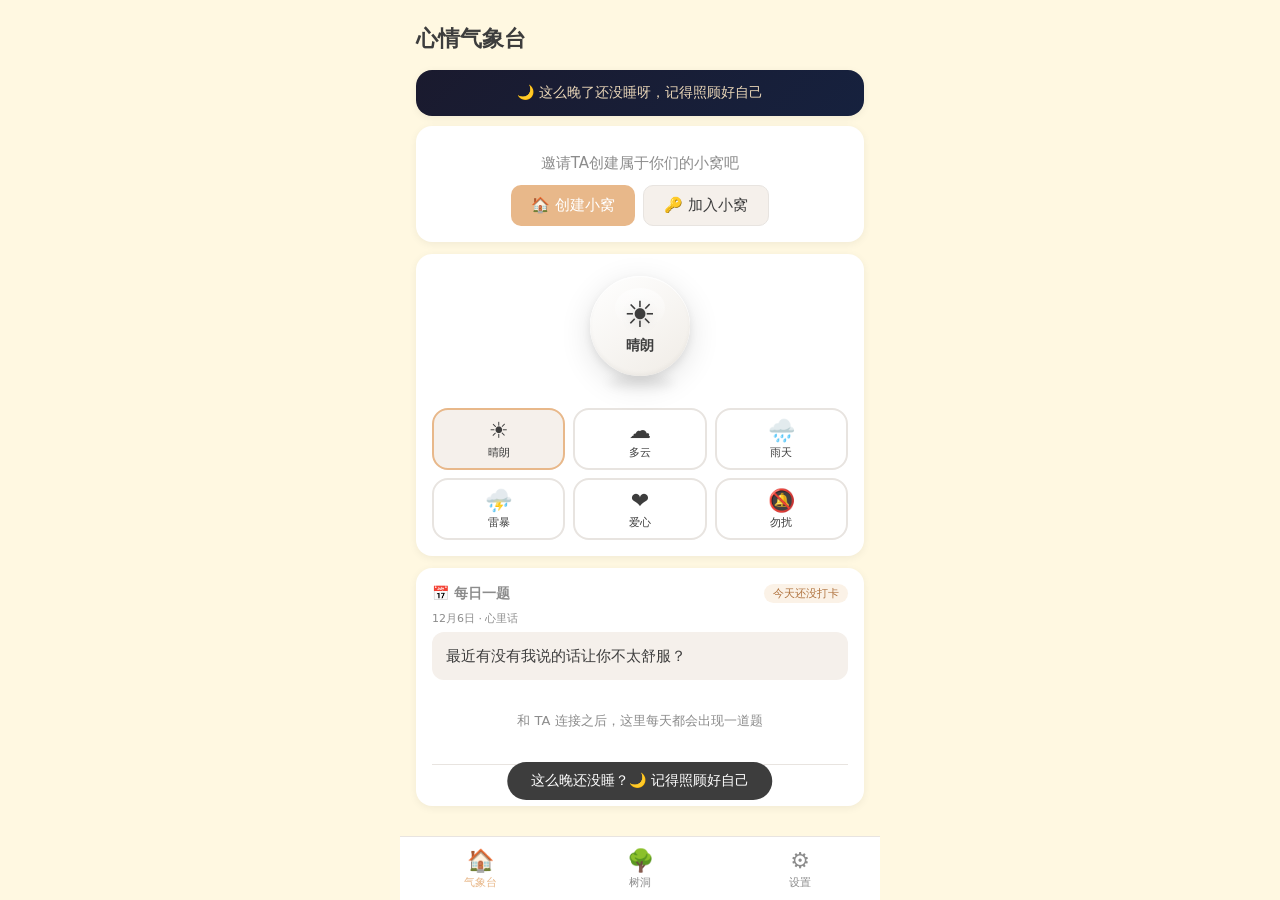
==== app.html @ a2e44a69 "Add files via upload" ====
<!DOCTYPE html>
<html lang="zh-CN">
<head>
<meta charset="UTF-8">
<meta http-equiv="Content-Type" content="text/html; charset=UTF-8">
<meta http-equiv="Cache-Control" content="no-cache,no-store,must-revalidate">
<meta http-equiv="Pragma" content="no-cache">
<meta http-equiv="Expires" content="0">
<meta name="viewport" content="width=device-width,initial-scale=1,maximum-scale=1,user-scalable=no,viewport-fit=cover">
<meta name="apple-mobile-web-app-capable" content="yes">
<meta name="apple-mobile-web-app-status-bar-style" content="default">
<meta name="theme-color" content="#FAFAF8">
<title>心情气象台</title>
<script>console.log('v3 loaded');document.body.style.background='#FFF7ED';</script>
<link rel="manifest" href="manifest.json">
<link rel="icon" type="image/png" href="icon-192.png">
<link rel="apple-touch-icon" href="apple-touch-icon.png">
<link rel="stylesheet" href="css/style.css">
</head>
<body>

<div id="screen-auth" style="display:none"></div>

<div id="app">

<div id="view-weather" class="view active">
<header class="view-header"><h1>心情气象台</h1><span class="room-badge" id="room-badge"></span></header>

<div id="care-banner"></div>
<div id="status-area"></div>

<div class="card my-mood-card" id="my-mood-card">
<div class="mood3d-wrapper">
<div class="mood3d-button"><span class="mood3d-shine"></span><span class="mood3d-icon" id="mood3d-icon">☀️</span><span class="mood3d-label" id="mood3d-label">晴朗</span></div>
<div class="mood3d-shadow"></div>
</div>
<div class="mood3d-grid">
<div class="mood3d-opt" data-mood="sunny" onclick="pickMood('sunny')"><span>☀️</span><span>晴朗</span></div>
<div class="mood3d-opt" data-mood="cloudy" onclick="pickMood('cloudy')"><span>☁️</span><span>多云</span></div>
<div class="mood3d-opt" data-mood="rainy" onclick="pickMood('rainy')"><span>🌧️</span><span>雨天</span></div>
<div class="mood3d-opt" data-mood="storm" onclick="pickMood('storm')"><span>⛈️</span><span>雷暴</span></div>
<div class="mood3d-opt" data-mood="love" onclick="pickMood('love')"><span>❤️</span><span>爱心</span></div>
<div class="mood3d-opt" data-mood="dnd" onclick="pickMood('dnd')"><span>🔕</span><span>勿扰</span></div>
</div>
<div id="mood-note-display"></div>
</div>

<div id="daily-section"></div>

<div class="card" id="crane-jar-card" style="display:none"></div>
<div class="card partner-mood-card" id="partner-card" style="display:none">
<div class="card-title" id="partner-mood-title">TA的心情</div>
<div class="partner-mood-display"><span class="partner-mood-icon" id="partner-mood-icon">☀️</span><div><div class="partner-mood-label" id="partner-mood-label">晴朗</div><div class="partner-mood-updated" id="partner-mood-updated">尚未更新</div></div></div>
<div class="partner-mood-note" id="partner-mood-note"></div>
</div>

<div class="card" id="invite-card" style="display:none"></div>
</div>

<div id="view-chat" class="view">
<div id="timeline-area"></div>
<div id="input-bar-area"></div>
</div>

<div id="view-treehole" class="view">
<header class="view-header"><h1>树洞</h1><span class="header-subtitle">你的私密空间</span></header>
<div id="shared-diary-section"></div>
<div id="capsule-section"></div>
<div id="diary-section"></div>
<div id="memorial-section"></div>
</div>

<div id="view-settings" class="view">
<header class="view-header"><h1>设置</h1></header>
<div class="settings-list">
<div class="card setting-item"><div class="setting-info"><div class="setting-label">TA的称呼</div><div class="setting-desc" id="setting-partner-name"></div></div><button class="btn-text" onclick="editPartnerName()">修改</button></div>
<div class="card setting-item" id="setting-pair"><div class="setting-info"><div class="setting-label">连接TA</div><div class="setting-desc">创建或加入房间</div></div><button class="btn-text" onclick="openPairing()">去连接</button></div>
<div class="card setting-item" id="setting-room" style="display:none"><div class="setting-info"><div class="setting-label">房间号</div><div class="setting-desc" id="setting-room-code"></div></div><button class="btn-text btn-danger" onclick="leaveAndReset()">退出房间</button></div>
<div class="card setting-item"><div class="setting-info"><div class="setting-label">新消息提醒</div><div class="setting-desc" id="setting-push-desc">已关闭</div></div><button class="btn-text" id="setting-push-btn" onclick="Push.toggle()">开启</button></div>
<div class="card setting-item"><div class="setting-info"><div class="setting-label">提示音</div><div class="setting-desc">收到新消息时响一声</div></div><button class="btn-text" id="setting-push-sound" onclick="Push.toggleSound()">提示音 开 🔊</button></div>
<div class="card setting-item"><div class="setting-info"><div class="setting-label">清除本地数据</div><div class="setting-desc">删除本地记录、涂鸦和设置</div></div><button class="btn-text btn-danger" onclick="clearAllData()">清除</button></div>
</div>
<p class="version-info">心情气象台 v121</p>
</div>

<nav class="tab-bar">
<button class="tab-btn active" data-view="weather"><span class="tab-icon">🏠</span><span class="tab-label">气象台</span></button>
<button class="tab-btn" data-view="chat" id="tab-chat" style="display:none"><span class="tab-icon">💬</span><span class="tab-label">对话</span></button>
<button class="tab-btn" data-view="treehole"><span class="tab-icon">🌳</span><span class="tab-label">树洞</span></button>
<button class="tab-btn" data-view="settings"><span class="tab-icon">⚙️</span><span class="tab-label">设置</span></button>
</nav>
</div>

<!-- v114: 移除 #send-overlay（投递给TA）——旧的独立入口，功能已由对话页输入栏与涂鸦面板覆盖 -->
<div id="doodle-overlay" class="overlay hidden">
<div class="doodle-toolbar"><button class="btn-icon" onclick="Doodle.close(false)">✕</button><span class="doodle-title">情绪涂鸦</span><button class="btn-icon" id="btn-doodle-save" onclick="Doodle.close(true)">✓</button></div>
<div class="doodle-colors" id="doodle-colors">
<button class="color-btn active" data-color="#E57373" style="background:#E57373"></button>
<button class="color-btn" data-color="#FFB74D" style="background:#FFB74D"></button>
<button class="color-btn" data-color="#FFF176" style="background:#FFF176"></button>
<button class="color-btn" data-color="#81C784" style="background:#81C784"></button>
<button class="color-btn" data-color="#64B5F6" style="background:#64B5F6"></button>
<button class="color-btn" data-color="#9575CD" style="background:#9575CD"></button>
<button class="color-btn" data-color="#424242" style="background:#424242"></button>
<button class="color-btn" data-color="#FAFAF8" style="background:#FAFAF8;border:1px solid #ddd"></button>
</div>
<canvas id="doodle-canvas"></canvas>
<div class="doodle-controls">
<div class="brush-sizes" id="brush-sizes">
<button class="size-btn" data-size="3"><span class="brush-dot" style="width:4px;height:4px"></span></button>
<button class="size-btn active" data-size="6"><span class="brush-dot" style="width:8px;height:8px"></span></button>
<button class="size-btn" data-size="12"><span class="brush-dot" style="width:14px;height:14px"></span></button>
</div>
<button class="btn-secondary" id="btn-eraser">🧹 橡皮</button>
<button class="btn-secondary" id="btn-clear-canvas">🗑️ 清空</button>
<div class="bg-colors" id="bg-colors">
<button class="bg-btn active" data-bg="#F5F0EB" style="background:#F5F0EB" title="米黄"></button>
<button class="bg-btn" data-bg="#E8E4E0" style="background:#E8E4E0" title="浅灰"></button>
<button class="bg-btn" data-bg="#D5D0CA" style="background:#D5D0CA" title="深灰"></button>
</div>
</div>
</div>

<div id="pairing-overlay" class="overlay hidden" style="z-index:150">
<div class="send-header"><button class="btn-icon" onclick="closePairing()">✕</button><span class="send-title">连接TA</span></div>
<div id="pairing-options" style="padding:24px 20px;display:flex;flex-direction:column;gap:12px">
<div class="send-option-card" onclick="showCreateRoom()"><span class="send-opt-icon">🏗️</span><span class="send-opt-label">创建房间</span></div>
<div class="send-option-card" onclick="showJoinRoom()"><span class="send-opt-icon">🔑</span><span class="send-opt-label">加入房间</span></div>
<div class="send-option-card" onclick="openScanJoin()"><span class="send-opt-icon">📷</span><span class="send-opt-label">扫码进TA的房间</span></div>
</div>
<div id="pairing-create" class="hidden" style="padding:24px 20px">
<input type="password" id="create-password" class="auth-input" placeholder="设置房间密码（至少8位，别用生日和重复数字）" maxlength="20">
<p class="auth-error" id="create-error"></p>
<button class="btn-primary btn-full" onclick="doCreateRoom()">创建</button>
<div id="room-waiting" class="hidden" style="text-align:center;padding-top:20px">
<div class="auth-waiting-icon">💫</div>
<p style="font-size:14px;color:var(--text-secondary);margin-bottom:12px">等待TA加入…</p>
<div class="my-code-box"><span>房间号</span><strong id="room-code-display" style="cursor:pointer" title="点击复制" onclick="copyRoomCode()"></strong><div id="copy-hint" style="font-size:11px;color:var(--accent-green);margin-top:4px;display:none">已复制！</div></div>
<div style="margin:14px 0 6px;font-size:13px;font-weight:600">让TA扫这个码直接进</div>
<div id="pair-qr" style="display:flex;justify-content:center;background:#fff;border-radius:12px;padding:10px;width:fit-content;margin:0 auto"></div>
<p style="font-size:12px;color:var(--text-secondary);margin-top:8px">TA扫码后会直接跳到加入页，房间号已填好，只要输密码</p>
<button class="btn-secondary btn-full" style="margin-top:10px" onclick="shareInviteLink()">🔗 复制邀请链接</button>
<p style="font-size:12px;color:var(--text-secondary);margin-top:10px">也可以手动把房间号和密码发给TA</p>
<button class="btn-text" onclick="cancelCreate()">取消</button>
</div>
<button class="btn-text" onclick="showPairingOptions()" style="margin-top:8px">← 返回</button>
</div>
<div id="pairing-join" class="hidden" style="padding:24px 20px">
<p id="join-invite-hint" class="hidden" style="font-size:13px;color:var(--accent-green);margin-bottom:8px">💌 已从邀请链接读到房间号，输入密码即可</p>
<input type="text" id="join-code" class="auth-input" placeholder="输入房间号" maxlength="10" style="text-transform:uppercase">
<input type="password" id="join-password" class="auth-input" placeholder="输入房间密码" maxlength="20">
<p class="auth-error" id="join-error"></p>
<button class="btn-primary btn-full" onclick="doJoinRoom()">加入</button>
<button class="btn-text" onclick="startScan()" style="margin-top:8px">📷 用相机扫码</button>
<button class="btn-text" onclick="showPairingOptions()" style="margin-top:8px">← 返回</button>
</div>
<div id="pairing-scan" class="hidden" style="padding:24px 20px;text-align:center">
<div style="position:relative;width:100%;max-width:260px;margin:0 auto;border-radius:14px;overflow:hidden;background:#000">
<video id="scan-video" playsinline muted style="width:100%;display:block"></video>
</div>
<p id="scan-hint" style="font-size:12px;color:var(--text-secondary);margin-top:10px">把TA屏幕上的二维码放进框里</p>
<p class="auth-error" id="scan-error"></p>
<input type="file" id="scan-file" accept="image/*" class="hidden">
<button class="btn-secondary btn-full" onclick="document.getElementById('scan-file').click()" style="margin-top:6px">从相册选二维码</button>
<button class="btn-text" onclick="stopScan();showJoinRoom()" style="margin-top:8px">← 返回</button>
</div>
</div>

<div id="modal-shared-entry" class="modal hidden">
<div class="modal-backdrop"></div>
<div class="modal-card"><h3 id="shared-entry-modal-title"></h3><div class="shared-entry-mood" id="shared-entry-modal-mood"></div><p class="shared-entry-text" id="shared-entry-modal-text"></p><img class="shared-entry-doodle" id="shared-entry-modal-doodle" style="display:none" alt="涂鸦"><button class="btn-secondary btn-full" onclick="document.getElementById('modal-shared-entry').classList.add('hidden')">关闭</button></div>
</div>

<div id="mood-note-modal" class="modal hidden">
<div class="modal-backdrop mood-note-backdrop" onclick="Weather.closeMoodNote()"></div>
<div class="modal-card mood-note-pop">
<div class="mood-note-pop-head"><span class="mood-note-pop-emoji" id="mood-note-pop-emoji">☀️</span><span class="mood-note-pop-label" id="mood-note-pop-label">晴朗</span></div>
<p class="mood-note-pop-hint">发生甚么事情啦...</p>
<textarea id="mood-note-text" class="mood-note-ta" maxlength="60"></textarea>
<div class="mood-note-pop-actions">
<button class="btn-secondary" onclick="Weather.closeMoodNote()">取消</button>
<button class="btn-primary" onclick="Weather.saveMoodNote()">保存</button>
</div>
</div>
</div>

<div id="daily-sheet" class="dc-sheet hidden">
<div class="dc-sheet-backdrop" onclick="Daily.closeSheet(true)"></div>
<div class="dc-sheet-panel">
<div class="dc-sheet-q" id="ds-question"></div>
<textarea id="ds-text" class="dc-sheet-ta" maxlength="300" placeholder="写点什么…"></textarea>
<button class="dc-seal-btn" onclick="Daily.seal()">封存这封信</button>
</div>
</div>

<div id="toast" class="toast hidden"></div>

<script src="js/utils.js?v=120"></script>
<script src="js/qrdecode.js?v=120"></script>
<script src="js/storage.js?v=120"></script>
<script src="js/supabase.js?v=120"></script>
<script src="js/crypto.js?v=120"></script>
<script src="js/sync.js?v=120"></script>
<script src="js/weather.js?v=120"></script>
<script src="js/treehole.js?v=120"></script>
<script src="js/doodle.js?v=120"></script>
<script src="js/care.js?v=120"></script>
<script src="js/crane.js?v=120"></script>
<script src="js/weekly.js?v=120"></script>
<script src="js/push.js?v=120"></script>
<script src="js/daily.js?v=120"></script>
<script src="js/capsule.js?v=120"></script>
<script src="js/app.js?v=120"></script>
</body>
</html>
---- css/style.css ----
:root{--bg-primary:#FAFAF8;--bg-secondary:#F5F0EB;--bg-card:#FFFFFF;--text-primary:#3D3D3D;--text-secondary:#8C8C8C;--accent-warm:#E8B88A;--accent-blue:#B8C8D8;--accent-green:#A8C8A0;--accent-red:#D4A0A0;--border:#E8E4E0;--shadow:0 2px 8px rgba(0,0,0,0.06);--radius:16px;--radius-sm:10px;--font:'Segoe UI',system-ui,-apple-system,sans-serif;--tab-height:64px;--safe-bottom:env(safe-area-inset-bottom,0px);--primary:#E8B88A;--card:#FFFFFF;--text:#3D3D3D;--text-dim:#8C8C8C;--bg:#FFFFFF}*,*::before,*::after{box-sizing:border-box;margin:0;padding:0}html,body{height:100%;overflow:hidden}body{font-family:var(--font);background:var(--bg-primary);color:var(--text-primary);-webkit-font-smoothing:antialiased;-webkit-tap-highlight-color:transparent;user-select:none;-webkit-user-select:none}#app{height:100%;display:flex;flex-direction:column;max-width:480px;margin:0 auto;position:relative;overflow:hidden}.view{flex:1;overflow-y:auto;overflow-x:hidden;padding:16px 16px 24px;display:none;-webkit-overflow-scrolling:touch}.view.active{display:block}.view-header{display:flex;align-items:baseline;gap:10px;padding:8px 0 16px}.view-header h1{font-size:22px;font-weight:600}.header-subtitle{font-size:13px;color:var(--text-secondary)}.tab-bar{display:flex;background:var(--bg-card);border-top:1px solid var(--border);padding-bottom:var(--safe-bottom);height:calc(var(--tab-height) + var(--safe-bottom));flex-shrink:0}.tab-btn{flex:1;display:flex;flex-direction:column;align-items:center;justify-content:center;gap:2px;border:none;background:none;cursor:pointer;color:var(--text-secondary);transition:color 0.2s;font-family:var(--font);font-size:11px;-webkit-tap-highlight-color:transparent}.tab-btn{position:relative}.tab-btn.has-badge::after{content:'';position:absolute;top:4px;right:50%;margin-right:-18px;width:8px;height:8px;background:#F43F5E;border-radius:50%;border:2px solid var(--bg-card)}.tab-btn.active{color:var(--accent-warm)}.tab-icon{font-size:22px}.tab-label{font-size:11px}.card{background:var(--bg-card);border-radius:var(--radius);padding:16px;margin-bottom:12px;box-shadow:var(--shadow)}.card-title{font-size:14px;font-weight:600;color:var(--text-secondary);margin-bottom:12px}.btn-primary{background:var(--accent-warm);color:white;border:none;border-radius:var(--radius-sm);padding:10px 20px;font-size:15px;font-weight:500;cursor:pointer;font-family:var(--font);-webkit-tap-highlight-color:transparent}.btn-primary:active{background:#d4a67a;transform:scale(0.97)}.btn-secondary{background:var(--bg-secondary);color:var(--text-primary);border:1px solid var(--border);border-radius:var(--radius-sm);padding:10px 20px;font-size:15px;cursor:pointer;font-family:var(--font);-webkit-tap-highlight-color:transparent}.btn-text{background:none;border:none;color:var(--accent-warm);font-size:14px;cursor:pointer;font-family:var(--font);padding:4px 0;-webkit-tap-highlight-color:transparent}.btn-danger{color:var(--accent-red)!important}.btn-icon{background:none;border:none;font-size:20px;cursor:pointer;padding:8px;border-radius:50%;width:40px;height:40px;display:flex;align-items:center;justify-content:center;-webkit-tap-highlight-color:transparent}.btn-full{width:100%;padding:12px;font-size:16px;margin-top:8px}.mood3d-wrapper{display:flex;flex-direction:column;align-items:center;position:relative;padding:8px 0}.mood3d-button{position:relative;width:100px;height:100px;border-radius:50%;border:none;cursor:pointer;display:flex;flex-direction:column;align-items:center;justify-content:center;gap:4px;background:linear-gradient(145deg,#ffffff 0%,#f0ece6 100%);box-shadow:0 8px 32px rgba(0,0,0,0.12),0 4px 8px rgba(0,0,0,0.08),inset 0 1px 0 rgba(255,255,255,0.9),inset 0 -2px 4px rgba(0,0,0,0.04);transform:translateY(-2px);transition:transform 0.1s ease,box-shadow 0.1s ease;-webkit-tap-highlight-color:transparent;font-family:var(--font);outline:none;z-index:2}.mood3d-shine{position:absolute;top:12px;left:25%;width:50%;height:40%;border-radius:50%;background:linear-gradient(180deg,rgba(255,255,255,0.6) 0%,rgba(255,255,255,0) 100%);pointer-events:none}.mood3d-icon{font-size:36px;line-height:1;filter:drop-shadow(0 2px 4px rgba(0,0,0,0.1))}.mood3d-label{font-size:14px;font-weight:600}.mood3d-shadow{width:65px;height:12px;border-radius:50%;background:rgba(0,0,0,0.08);margin-top:-2px;filter:blur(5px)}.mood3d-grid{display:grid;grid-template-columns:repeat(3,1fr);gap:8px;padding-top:12px}.mood3d-opt{display:flex;flex-direction:column;align-items:center;gap:2px;padding:8px 4px;border:2px solid var(--border);border-radius:var(--radius);background:var(--bg-card);cursor:pointer;font-family:var(--font);font-size:11px;color:var(--text-primary);transition:all 0.15s;-webkit-tap-highlight-color:transparent}.mood3d-opt span:first-child{font-size:22px}.mood3d-opt:active{background:var(--bg-secondary);border-color:var(--accent-warm);transform:scale(0.95)}.mood3d-opt.selected{border-color:var(--accent-warm);background:var(--bg-secondary)}.partner-mood-display{display:flex;align-items:center;gap:14px;padding:4px 0}.partner-mood-icon{font-size:36px}.partner-mood-label{font-size:16px;font-weight:600}.partner-mood-updated{font-size:12px;color:var(--text-secondary);margin-top:2px}.partner-doodle-thumb{text-align:center;padding:8px 0}.partner-doodle-thumb img{max-width:160px;max-height:160px;border-radius:var(--radius-sm);border:1px solid var(--border);cursor:pointer}.partner-doodle-date{font-size:12px;color:var(--text-secondary);margin-top:6px}.history-item{display:flex;align-items:center;gap:10px;padding:12px 0;border-bottom:1px solid var(--border);cursor:pointer}.history-item:last-child{border-bottom:none}.history-mood{font-size:20px;flex-shrink:0}.history-preview{flex:1;font-size:14px;overflow:hidden;text-overflow:ellipsis;white-space:nowrap}.history-date{font-size:11px;color:var(--text-secondary);flex-shrink:0}.entry-textarea{width:100%;border:1px solid var(--border);border-radius:var(--radius-sm);padding:12px;font-family:var(--font);font-size:15px;resize:none;background:var(--bg-secondary);color:var(--text-primary);outline:none}.entry-textarea:focus{border-color:var(--accent-warm)}.entry-actions{margin-top:12px}.entry-mood-select{display:flex;gap:6px;margin-bottom:10px}.mood-stamp-btn{width:44px;height:44px;border-radius:50%;border:2px solid var(--border);background:var(--bg-card);font-size:22px;cursor:pointer;transition:all 0.2s;-webkit-tap-highlight-color:transparent;display:flex;align-items:center;justify-content:center}.mood-stamp-btn.selected{border-color:var(--accent-warm);background:var(--bg-secondary);transform:scale(1.1)}.entry-submit-row{display:flex;gap:8px;justify-content:flex-end}.entry-timeline{display:flex;flex-direction:column;gap:8px;margin-top:16px;padding-bottom:40px}.date-group{margin-bottom:8px}.date-group-label{font-size:12px;color:var(--text-secondary);padding:8px 0 4px;font-weight:500}.entry-item{background:var(--bg-card);border-radius:var(--radius-sm);padding:14px 16px;box-shadow:var(--shadow);border-left:3px solid transparent}.entry-item.mood-sunny{border-left-color:#FFB74D}.entry-item.mood-cloudy{border-left-color:#B8C8D8}.entry-item.mood-rainy{border-left-color:#64B5F6}.entry-item.mood-storm{border-left-color:#9575CD}.entry-item.mood-love{border-left-color:#E57373}.entry-item.mood-dnd{border-left-color:#B0B0B0}.entry-item-header{display:flex;justify-content:space-between;align-items:center;margin-bottom:6px}.entry-item-mood{font-size:20px}.entry-item-time{font-size:11px;color:var(--text-secondary)}.entry-item-text{font-size:14px;line-height:1.5;white-space:pre-wrap;word-break:break-word}.entry-item-doodle{margin-top:8px}.entry-item-doodle img{max-width:120px;max-height:120px;border-radius:var(--radius-sm);border:1px solid var(--border);cursor:pointer}.entry-item-actions{display:flex;justify-content:flex-end;gap:8px;margin-top:8px}.share-btn{font-size:12px;padding:6px 12px;border-radius:20px;border:1px solid var(--accent-warm);background:var(--bg-card);color:var(--accent-warm);cursor:pointer;font-family:var(--font)}.share-btn.shared{background:var(--accent-warm);color:white}.delete-btn{font-size:12px;padding:6px 12px;border-radius:20px;border:1px solid var(--border);background:var(--bg-card);color:var(--text-secondary);cursor:pointer;font-family:var(--font)}.delete-btn:active{background:var(--accent-red);color:white;border-color:var(--accent-red)}.settings-list{display:flex;flex-direction:column;gap:8px}.setting-item{display:flex;align-items:center;justify-content:space-between}.setting-info{flex:1;margin-right:12px}.setting-label{font-size:15px;font-weight:500}.setting-desc{font-size:12px;color:var(--text-secondary);margin-top:2px}.overlay{position:fixed;inset:0;z-index:100;background:var(--bg-primary);display:flex;flex-direction:column}.overlay.hidden{display:none}.send-header{display:flex;align-items:center;justify-content:space-between;padding:8px 12px;background:var(--bg-card);border-bottom:1px solid var(--border);height:48px;flex-shrink:0}.send-title{font-size:16px;font-weight:600}.send-options{display:flex;flex-direction:column;gap:12px;padding:24px 20px}.send-option-card{display:flex;align-items:center;gap:14px;padding:20px;background:var(--bg-card);border:1px solid var(--border);border-radius:var(--radius);cursor:pointer;font-family:var(--font);font-size:16px;-webkit-tap-highlight-color:transparent}.send-option-card:active{background:var(--bg-secondary);border-color:var(--accent-warm)}.send-opt-icon{font-size:32px}.send-opt-label{font-weight:500}.send-textarea{width:calc(100% - 40px);border:1px solid var(--border);border-radius:var(--radius);padding:16px;font-family:var(--font);font-size:16px;resize:none;background:var(--bg-card);outline:none;margin:16px 20px}.send-mood-row{display:flex;align-items:center;gap:8px;padding:0 20px;margin-bottom:16px}.send-mood-label{font-size:13px;color:var(--text-secondary);white-space:nowrap}.send-mood-select{display:flex;gap:4px}.send-actions{display:flex;align-items:center;justify-content:space-between;padding:0 20px}.send-save-label{font-size:13px;color:var(--text-secondary);cursor:pointer;display:flex;align-items:center;gap:4px}.doodle-toolbar{display:flex;align-items:center;justify-content:space-between;padding:8px 12px;background:var(--bg-card);border-bottom:1px solid var(--border);height:48px;flex-shrink:0}.doodle-title{font-size:16px;font-weight:600}.doodle-colors{display:flex;gap:6px;padding:10px 12px;justify-content:center;flex-shrink:0}.color-btn{width:30px;height:30px;border-radius:50%;border:2px solid transparent;cursor:pointer;transition:transform 0.15s,border-color 0.15s;-webkit-tap-highlight-color:transparent}.color-btn:active,.color-btn.active{transform:scale(1.2);border-color:var(--text-primary)}#doodle-canvas{flex:1;width:100%;touch-action:none;cursor:crosshair}.doodle-controls{display:flex;align-items:center;gap:8px;padding:10px 12px calc(10px + env(safe-area-inset-bottom,0px));background:var(--bg-card);border-top:1px solid var(--border);flex-shrink:0;flex-wrap:wrap;justify-content:center}.brush-sizes{display:flex;gap:4px;align-items:center}.size-btn{width:32px;height:32px;border-radius:50%;border:2px solid var(--border);background:var(--bg-card);cursor:pointer;display:flex;align-items:center;justify-content:center;-webkit-tap-highlight-color:transparent}.size-btn.active{border-color:var(--accent-warm);background:var(--bg-secondary)}.brush-dot{background:var(--text-primary);border-radius:50%}.bg-colors{display:flex;gap:4px;align-items:center}.bg-btn{width:24px;height:24px;border-radius:50%;border:2px solid var(--border);cursor:pointer;-webkit-tap-highlight-color:transparent}.bg-btn.active{border-color:var(--text-primary)}.modal{position:fixed;inset:0;z-index:200;display:flex;align-items:center;justify-content:center}.modal.hidden{display:none}.modal-backdrop{position:absolute;inset:0;background:rgba(0,0,0,0.3);backdrop-filter:blur(2px)}.modal-card{position:relative;background:var(--bg-card);border-radius:var(--radius);padding:24px;width:90%;max-width:340px;box-shadow:0 8px 32px rgba(0,0,0,0.12);display:flex;flex-direction:column;gap:12px}.modal-card h3{font-size:18px;font-weight:600;text-align:center}.shared-entry-text{font-size:15px;line-height:1.6;white-space:pre-wrap;color:var(--text-primary)}.shared-entry-doodle{max-width:100%;border-radius:var(--radius-sm);border:1px solid var(--border)}.shared-entry-mood{font-size:36px;text-align:center}.toast{position:fixed;bottom:100px;left:50%;transform:translateX(-50%);background:var(--text-primary);color:white;padding:10px 24px;border-radius:24px;font-size:14px;z-index:300;opacity:0;transition:opacity 0.3s;pointer-events:none}.toast.show{opacity:1}.toast.hidden{display:none}.empty-hint{text-align:center;color:var(--text-secondary);font-size:13px;padding:20px 0}.hidden{display:none!important}::-webkit-scrollbar{width:0;background:transparent}.doodle-fullscreen{position:fixed;inset:0;z-index:150;background:rgba(0,0,0,0.85);display:flex;align-items:center;justify-content:center;cursor:pointer}.doodle-fullscreen img{max-width:95%;max-height:95%;border-radius:var(--radius)}#screen-auth{position:fixed;inset:0;z-index:500;background:var(--bg-primary);display:flex;align-items:center;justify-content:center}.auth-container{width:90%;max-width:360px;text-align:center}.auth-icon{font-size:64px;margin-bottom:12px}.auth-container h2{font-size:24px;font-weight:600;margin-bottom:8px}.auth-desc{font-size:14px;color:var(--text-secondary);margin-bottom:24px;line-height:1.6}.auth-input{width:100%;padding:14px 16px;border:1px solid var(--border);border-radius:var(--radius);font-size:18px;font-family:var(--font);text-align:center;background:var(--bg-card);color:var(--text-primary);outline:none;margin-bottom:12px;-webkit-tap-highlight-color:transparent}.auth-input:focus{border-color:var(--accent-warm)}.auth-hint{font-size:13px;color:var(--text-secondary);margin-bottom:16px;line-height:1.5}.auth-error{font-size:13px;color:var(--accent-red);min-height:20px;margin-bottom:8px}.my-code-box{background:var(--bg-secondary);border-radius:var(--radius);padding:14px;margin-bottom:16px;text-align:center}.my-code-box span{display:block;font-size:12px;color:var(--text-secondary);margin-bottom:4px}.my-code-box strong{font-size:28px;letter-spacing:4px;color:var(--accent-warm)}.auth-waiting-icon{font-size:56px;margin-bottom:16px;animation:float 2s ease-in-out infinite}@keyframes float{0%,100%{transform:translateY(0)}50%{transform:translateY(-8px)}}.room-badge{font-size:11px;color:var(--accent-warm);background:var(--bg-secondary);padding:2px 10px;border-radius:10px;font-weight:500}#view-chat.active{display:flex;flex-direction:column;overflow:hidden;padding:0;height:100%;background:transparent}#view-chat.active #timeline-area{flex:1;min-height:0;overflow-y:auto;-webkit-overflow-scrolling:touch;padding:0}#view-chat.active #timeline-area>.card{border-radius:18px 18px 0 0;box-shadow:none;margin-bottom:0;padding:12px 16px;min-height:100%;background:rgba(255,255,255,0.25)}#view-chat.active #input-bar-area{flex-shrink:0;padding:8px 0 12px}.version-info{text-align:center;font-size:11px;color:var(--text-secondary);margin-top:24px;padding-bottom:24px}

/* ==================== v118 新增：心情备注 / 每日一题 / 时光胶囊 / 推送设置 ==================== */
/* ---- v119：心情备注改为弹窗化，主界面只留一张清爽展示卡 ---- */
.mood-note-display:empty{display:none}
.mood-note-show{display:flex;align-items:center;gap:10px;margin-top:12px;padding:12px 14px;background:var(--bg-secondary);border-radius:var(--radius-sm);cursor:pointer;transition:transform 0.15s}
.mood-note-show:active{transform:scale(0.98)}
.mood-note-show-emoji{font-size:20px;line-height:1;flex-shrink:0}
.mood-note-show-text{flex:1;min-width:0;font-size:14px;line-height:1.5;color:var(--text-primary);word-break:break-word}
.mood-note-show-label{font-weight:600}
.mood-note-show-clear{flex-shrink:0;background:none;border:none;color:var(--text-secondary);font-size:14px;cursor:pointer;padding:4px 2px;line-height:1;font-family:var(--font)}
.partner-mood-note{margin-top:8px}
.partner-note{font-size:13px;line-height:1.5;color:var(--text-primary);background:var(--bg-secondary);border-radius:10px;padding:8px 12px;word-break:break-word}

/* ---- v119：备注弹窗（居中卡片 + 深遮罩毛玻璃 + 缩放入场）---- */
.modal-backdrop.mood-note-backdrop{background:rgba(0,0,0,0.45);backdrop-filter:blur(4px);-webkit-backdrop-filter:blur(4px)}
.modal-card.mood-note-pop{width:88%;max-width:360px;padding:22px 20px 18px;gap:0}
.mood-note-pop-head{display:flex;align-items:center;justify-content:center;gap:10px}
.mood-note-pop-emoji{font-size:34px;line-height:1}
.mood-note-pop-label{font-size:18px;font-weight:600}
.mood-note-pop-hint{font-size:13px;color:var(--text-secondary);text-align:center;margin:8px 0 14px}
.mood-note-ta{display:block;width:100%;height:80px;border:none;border-radius:12px;background:var(--bg-secondary);padding:12px 14px;font-family:var(--font);font-size:15px;line-height:1.5;color:var(--text-primary);resize:none;outline:none;user-select:text;-webkit-user-select:text}
.mood-note-ta:focus{background:#F1EBE4}
.mood-note-pop-actions{display:flex;gap:10px;margin-top:16px}
.mood-note-pop-actions button{flex:1;padding:11px 0;font-size:15px}
@keyframes moodNoteFade{from{opacity:0}to{opacity:1}}
@keyframes moodNoteIn{from{opacity:0;transform:scale(0.9)}to{opacity:1;transform:scale(1)}}
#mood-note-modal:not(.hidden) .mood-note-backdrop{animation:moodNoteFade 0.2s ease}
#mood-note-modal:not(.hidden) .mood-note-pop{animation:moodNoteIn 0.24s cubic-bezier(0.34,1.4,0.64,1)}

.daily-card .daily-head{display:flex;justify-content:space-between;align-items:center;margin-bottom:8px}
.daily-streak{font-size:11px;color:#B0733F;background:#FBF2E7;border-radius:10px;padding:2px 9px;font-weight:500}
.daily-streak.ready{color:#2F7D4F;background:#E9F6EE}
.daily-cat{font-size:11px;color:var(--text-dim);margin-bottom:6px}
.daily-q{font-size:15px;line-height:1.6;font-weight:500;color:var(--text-primary);background:var(--bg-secondary);border-radius:12px;padding:12px 14px;margin-bottom:12px}
.daily-ans{margin-top:10px;border-left:3px solid var(--border);padding-left:10px}
.daily-ans.mine{border-left-color:var(--accent-warm)}
.daily-ans.ta{border-left-color:#8CB3D9}
.daily-ans-who{font-size:11px;color:var(--text-dim);margin-bottom:3px;display:flex;align-items:center;gap:6px}
.daily-edit{font-size:11px!important;padding:0!important}
.daily-ans-text{font-size:14px;line-height:1.6;white-space:pre-wrap;word-break:break-word;color:var(--text-primary)}
.daily-wait{font-size:13px;color:var(--text-dim);margin-top:10px;padding-left:10px}
.daily-past-head{font-size:12px;color:var(--text-secondary);margin-top:14px;padding-top:10px;border-top:1px solid var(--border);cursor:pointer}
.daily-past{margin-top:8px;max-height:320px;overflow-y:auto}
.daily-past-item{padding:10px 0;border-bottom:1px solid var(--border)}
.daily-past-item:last-child{border-bottom:none}
.daily-past-date{font-size:11px;color:var(--text-dim);margin-bottom:3px}
.daily-past-q{font-size:13px;font-weight:500;margin-bottom:5px;color:var(--text-primary)}
.daily-past-a{font-size:13px;line-height:1.5;color:var(--text-primary);margin-bottom:3px;word-break:break-word}
.daily-tag{display:inline-block;font-size:10px;color:#B0733F;background:#FBF2E7;border-radius:8px;padding:1px 6px;margin-right:6px;vertical-align:1px}
.daily-tag.ta{color:#4A7396;background:#EAF1F8}
.daily-foot{font-size:11px;color:var(--text-dim);text-align:center;margin-top:14px;padding-top:10px;border-top:1px solid var(--border)}

.capsule-form{margin-bottom:12px}
.capsule-presets{display:flex;gap:6px;flex-wrap:wrap;margin-top:8px}
.chip{background:var(--bg-secondary);border:1px solid var(--border);border-radius:20px;padding:5px 12px;font-size:12px;color:var(--text-primary);cursor:pointer;font-family:var(--font)}
.chip:active{border-color:var(--accent-warm)}
.capsule-date-row{display:flex;align-items:center;gap:8px;margin-top:10px;font-size:12px;color:var(--text-secondary)}
.capsule-date{flex:1;padding:7px 10px;border:1px solid var(--border);border-radius:8px;background:var(--bg);color:var(--text-primary);font-family:var(--font);font-size:13px}
.capsule-item{border:1px solid var(--border);border-radius:12px;padding:12px;margin-top:10px;background:var(--bg)}
.capsule-item.ready{border-color:#A8C8A0;background:#F6FBF6}
.capsule-item.opened{background:var(--bg-card)}
.capsule-item-head{display:flex;align-items:center;gap:10px}
.capsule-ico{font-size:24px;flex-shrink:0}
.capsule-meta{flex:1;min-width:0}
.capsule-title{font-size:14px;font-weight:600;color:var(--text-primary)}
.capsule-sub{font-size:11px;color:var(--text-dim);margin-top:2px}
.capsule-del{flex-shrink:0;font-size:11px!important}
.capsule-text-open{font-size:14px;line-height:1.7;white-space:pre-wrap;word-break:break-word;color:var(--text-primary);margin-top:10px;padding-top:10px;border-top:1px dashed var(--border)}
.capsule-open-btn{margin-top:10px;padding:8px 16px!important;font-size:14px!important}
.capsule-locked-hint{font-size:11px;color:var(--text-dim);margin-top:6px}
.capsule-foot{font-size:10px;color:var(--text-dim);text-align:center;margin-top:14px;padding-top:10px;border-top:1px solid var(--border);line-height:1.5}
.capsule-letter{font-size:15px;line-height:1.8;white-space:pre-wrap;word-break:break-word;color:var(--text-primary);background:var(--bg-secondary);border-radius:12px;padding:14px;max-height:46vh;overflow-y:auto}
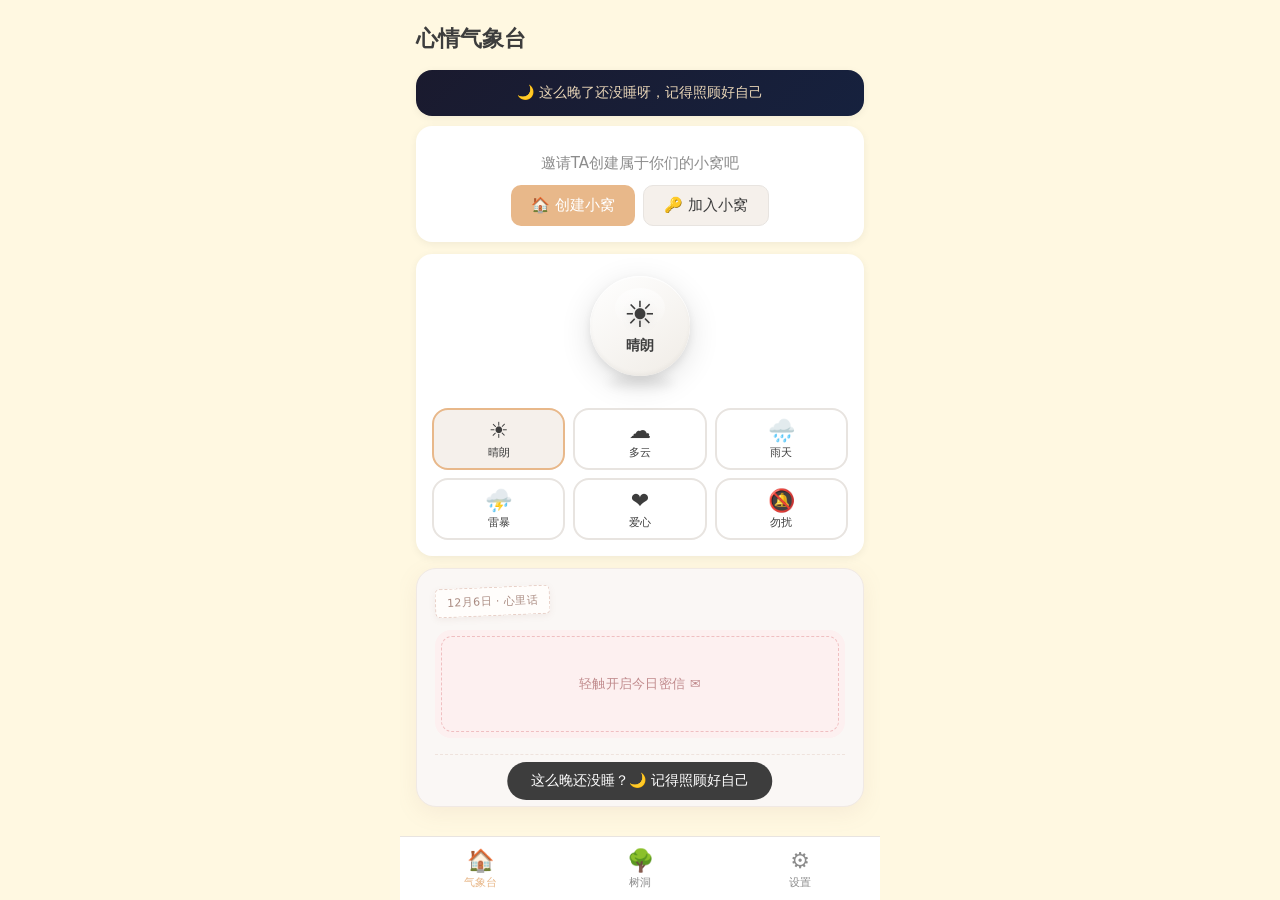
==== commit 9a08b055: "Add files via upload" ====
--- a/app.html
+++ b/app.html
@@ -195,21 +195,21 @@
 
 <div id="toast" class="toast hidden"></div>
 
-<script src="js/utils.js?v=120"></script>
-<script src="js/qrdecode.js?v=120"></script>
-<script src="js/storage.js?v=120"></script>
-<script src="js/supabase.js?v=120"></script>
-<script src="js/crypto.js?v=120"></script>
-<script src="js/sync.js?v=120"></script>
-<script src="js/weather.js?v=120"></script>
-<script src="js/treehole.js?v=120"></script>
-<script src="js/doodle.js?v=120"></script>
-<script src="js/care.js?v=120"></script>
-<script src="js/crane.js?v=120"></script>
-<script src="js/weekly.js?v=120"></script>
-<script src="js/push.js?v=120"></script>
-<script src="js/daily.js?v=120"></script>
-<script src="js/capsule.js?v=120"></script>
-<script src="js/app.js?v=120"></script>
+<script src="js/utils.js?v=121"></script>
+<script src="js/qrdecode.js?v=121"></script>
+<script src="js/storage.js?v=121"></script>
+<script src="js/supabase.js?v=121"></script>
+<script src="js/crypto.js?v=121"></script>
+<script src="js/sync.js?v=121"></script>
+<script src="js/weather.js?v=121"></script>
+<script src="js/treehole.js?v=121"></script>
+<script src="js/doodle.js?v=121"></script>
+<script src="js/care.js?v=121"></script>
+<script src="js/crane.js?v=121"></script>
+<script src="js/weekly.js?v=121"></script>
+<script src="js/push.js?v=121"></script>
+<script src="js/daily.js?v=121"></script>
+<script src="js/capsule.js?v=121"></script>
+<script src="js/app.js?v=121"></script>
 </body>
 </html>
--- a/css/style.css
+++ b/css/style.css
@@ -28,28 +28,68 @@
 #mood-note-modal:not(.hidden) .mood-note-backdrop{animation:moodNoteFade 0.2s ease}
 #mood-note-modal:not(.hidden) .mood-note-pop{animation:moodNoteIn 0.24s cubic-bezier(0.34,1.4,0.64,1)}
 
-.daily-card .daily-head{display:flex;justify-content:space-between;align-items:center;margin-bottom:8px}
+/* 时光胶囊复用这两个类名，保留 */
+.daily-head{display:flex;justify-content:space-between;align-items:center;margin-bottom:8px}
 .daily-streak{font-size:11px;color:#B0733F;background:#FBF2E7;border-radius:10px;padding:2px 9px;font-weight:500}
 .daily-streak.ready{color:#2F7D4F;background:#E9F6EE}
-.daily-cat{font-size:11px;color:var(--text-dim);margin-bottom:6px}
-.daily-q{font-size:15px;line-height:1.6;font-weight:500;color:var(--text-primary);background:var(--bg-secondary);border-radius:12px;padding:12px 14px;margin-bottom:12px}
-.daily-ans{margin-top:10px;border-left:3px solid var(--border);padding-left:10px}
-.daily-ans.mine{border-left-color:var(--accent-warm)}
-.daily-ans.ta{border-left-color:#8CB3D9}
-.daily-ans-who{font-size:11px;color:var(--text-dim);margin-bottom:3px;display:flex;align-items:center;gap:6px}
-.daily-edit{font-size:11px!important;padding:0!important}
-.daily-ans-text{font-size:14px;line-height:1.6;white-space:pre-wrap;word-break:break-word;color:var(--text-primary)}
-.daily-wait{font-size:13px;color:var(--text-dim);margin-top:10px;padding-left:10px}
-.daily-past-head{font-size:12px;color:var(--text-secondary);margin-top:14px;padding-top:10px;border-top:1px solid var(--border);cursor:pointer}
-.daily-past{margin-top:8px;max-height:320px;overflow-y:auto}
-.daily-past-item{padding:10px 0;border-bottom:1px solid var(--border)}
-.daily-past-item:last-child{border-bottom:none}
-.daily-past-date{font-size:11px;color:var(--text-dim);margin-bottom:3px}
-.daily-past-q{font-size:13px;font-weight:500;margin-bottom:5px;color:var(--text-primary)}
-.daily-past-a{font-size:13px;line-height:1.5;color:var(--text-primary);margin-bottom:3px;word-break:break-word}
-.daily-tag{display:inline-block;font-size:10px;color:#B0733F;background:#FBF2E7;border-radius:8px;padding:1px 6px;margin-right:6px;vertical-align:1px}
-.daily-tag.ta{color:#4A7396;background:#EAF1F8}
-.daily-foot{font-size:11px;color:var(--text-dim);text-align:center;margin-top:14px;padding-top:10px;border-top:1px solid var(--border)}
+
+/* ==================== v120：每日一题（密信盲盒风） ==================== */
+/* 卡片 = 一封复古信封/明信片 */
+.daily-card{background:#FAF7F5;border:1px solid #F0E9E4;border-radius:20px;box-shadow:0 6px 22px rgba(170,128,116,0.10);padding:18px 18px 16px}
+.dc-head{display:flex;margin-bottom:14px}
+/* 邮票贴纸 */
+.dc-stamp{display:inline-block;padding:6px 11px;background:#FFFDFB;border:1px dashed #E7CFC6;border-radius:5px;font-size:11px;letter-spacing:0.4px;color:#A98A80;transform:rotate(-2.4deg);box-shadow:0 2px 6px rgba(170,128,116,0.10)}
+/* 盲盒：盖住问题的色块 */
+.dc-scratch{position:relative;min-height:108px;display:flex;align-items:center;justify-content:center;background:#FDF0F0;border-radius:16px;cursor:pointer;overflow:hidden;transition:opacity 0.3s ease,transform 0.3s ease;-webkit-tap-highlight-color:transparent}
+.dc-scratch::after{content:'';position:absolute;inset:6px;border:1px dashed rgba(229,152,155,0.55);border-radius:11px;pointer-events:none}
+.dc-scratch-txt{font-size:13px;color:#C08A8C;letter-spacing:0.3px}
+.dc-scratch.dc-opening{opacity:0;transform:scale(0.96)}
+/* 刮开后浮现的问题：衬线 + 斜体，居中，上下留白 */
+.dc-question{font-family:Georgia,'Times New Roman','Songti SC','STSong','Noto Serif SC',serif;font-style:italic;font-size:17px;line-height:1.9;text-align:center;color:#4A4340;padding:24px 14px;animation:dcQIn 0.5s ease both}
+@keyframes dcQIn{from{opacity:0;transform:translateY(6px)}to{opacity:1;transform:none}}
+/* 写回信的入口（一行轻提示，不是大按钮） */
+.dc-write{margin-top:2px;padding:13px 16px;border-radius:14px;background:#fff;border:1px dashed #E7DCD6;font-size:14px;color:#B3A49D;text-align:center;cursor:pointer;transition:border-color 0.2s}
+.dc-write:active{border-color:#E5989B}
+/* 封存后的回执卡 */
+.dc-sealed{margin-top:2px;padding:14px 16px;border-radius:14px;background:#fff;border:1px solid #F2EAE6;cursor:pointer}
+.dc-sealed-txt{display:block;font-size:14.5px;line-height:1.7;color:#4A4340;white-space:pre-wrap;word-break:break-word}
+.dc-sealed-tag{display:inline-block;margin-top:8px;font-size:10px;letter-spacing:0.5px;color:#C08A8C;background:#FDF0F0;border-radius:9px;padding:2px 8px}
+/* TA 的回信 */
+.dc-from-ta{margin-top:14px;padding-top:12px;border-top:1px dashed #EFE3DD}
+.dc-from-ta-who{display:block;font-size:11px;color:#B3A49D;margin-bottom:6px}
+.dc-from-ta-text{font-size:14px;line-height:1.7;color:#4A4340;white-space:pre-wrap;word-break:break-word}
+.dc-note{font-size:12.5px;color:#B3A49D;margin-top:10px;text-align:center}
+/* 往期密信 */
+.dc-past-head{font-size:12px;color:#B3A49D;margin-top:16px;padding-top:12px;border-top:1px dashed #EFE3DD;cursor:pointer;text-align:center}
+.dc-past{margin-top:10px;max-height:300px;overflow-y:auto}
+.dc-past-item{padding:11px 0;border-bottom:1px dashed #F2EAE6}
+.dc-past-item:last-child{border-bottom:none}
+.dc-past-date{font-size:11px;color:#B3A49D;margin-bottom:4px}
+.dc-past-q{font-family:Georgia,'Songti SC','STSong',serif;font-style:italic;font-size:13px;line-height:1.7;color:#6B625D;margin-bottom:6px}
+.dc-past-a{font-size:13px;line-height:1.6;color:#4A4340;margin-bottom:4px;word-break:break-word}
+.dc-tag{display:inline-block;font-size:10px;color:#C08A8C;background:#FDF0F0;border-radius:8px;padding:1px 7px;margin-right:6px;vertical-align:1px}
+.dc-tag.ta{color:#9C8BA8;background:#F5F0F7}
+/* 底部：交叠的心 + 默契值（原打卡天数已去掉） */
+.dc-foot{display:flex;align-items:center;justify-content:center;gap:7px;margin-top:16px;padding-top:13px;border-top:1px dashed #EFE3DD}
+.dc-hearts{display:block}
+.dc-foot-txt{font-size:12px;color:#B3A49D;letter-spacing:0.3px}
+/* 今天双方都回信了 → 亮一个小小的「今天 +1」 */
+.dc-foot-up{font-size:11px;font-weight:600;color:#E0727A;background:#FDECEE;border-radius:9px;padding:2px 7px;letter-spacing:0.2px}
+
+/* ---- v120：写信用的底部弹窗（Bottom Sheet）---- */
+.dc-sheet{position:fixed;inset:0;z-index:210;display:flex;align-items:flex-end;justify-content:center}
+.dc-sheet-backdrop{position:absolute;inset:0;background:rgba(0,0,0,0.38);backdrop-filter:blur(3px);-webkit-backdrop-filter:blur(3px);animation:dcFade 0.22s ease}
+.dc-sheet-panel{position:relative;width:100%;max-width:480px;background:#fff;border-radius:22px 22px 0 0;padding:20px 20px calc(18px + var(--safe-bottom));box-shadow:0 -6px 28px rgba(0,0,0,0.14);animation:dcSheetUp 0.3s cubic-bezier(0.34,1.2,0.64,1)}
+.dc-sheet-q{font-size:12px;line-height:1.6;color:#B3A49D;text-align:center;padding:0 6px 14px;border-bottom:1px dashed #F2EAE6;margin-bottom:14px}
+/* 纯白无边框的书写区（不再是灰色大框） */
+.dc-sheet-ta{display:block;width:100%;min-height:132px;border:none;background:transparent;padding:0 2px;font-family:var(--font);font-size:16px;line-height:1.85;color:#3D3D3D;resize:none;outline:none;user-select:text;-webkit-user-select:text}
+.dc-sheet-ta::placeholder{color:#CFC5BF}
+.dc-seal-btn{display:block;width:100%;margin-top:16px;padding:14px 0;border:none;border-radius:999px;background:#E5989B;color:#fff;font-family:var(--font);font-size:15.5px;font-weight:500;letter-spacing:0.5px;cursor:pointer;-webkit-tap-highlight-color:transparent;transition:transform 0.15s,opacity 0.15s}
+.dc-seal-btn:active{transform:scale(0.98);opacity:0.9}
+@keyframes dcFade{from{opacity:0}to{opacity:1}}
+@keyframes dcSheetUp{from{transform:translateY(100%)}to{transform:translateY(0)}}
+#daily-sheet:not(.hidden) .dc-sheet-backdrop{animation:dcFade 0.22s ease}
+#daily-sheet:not(.hidden) .dc-sheet-panel{animation:dcSheetUp 0.3s cubic-bezier(0.34,1.2,0.64,1)}
 
 .capsule-form{margin-bottom:12px}
 .capsule-presets{display:flex;gap:6px;flex-wrap:wrap;margin-top:8px}
